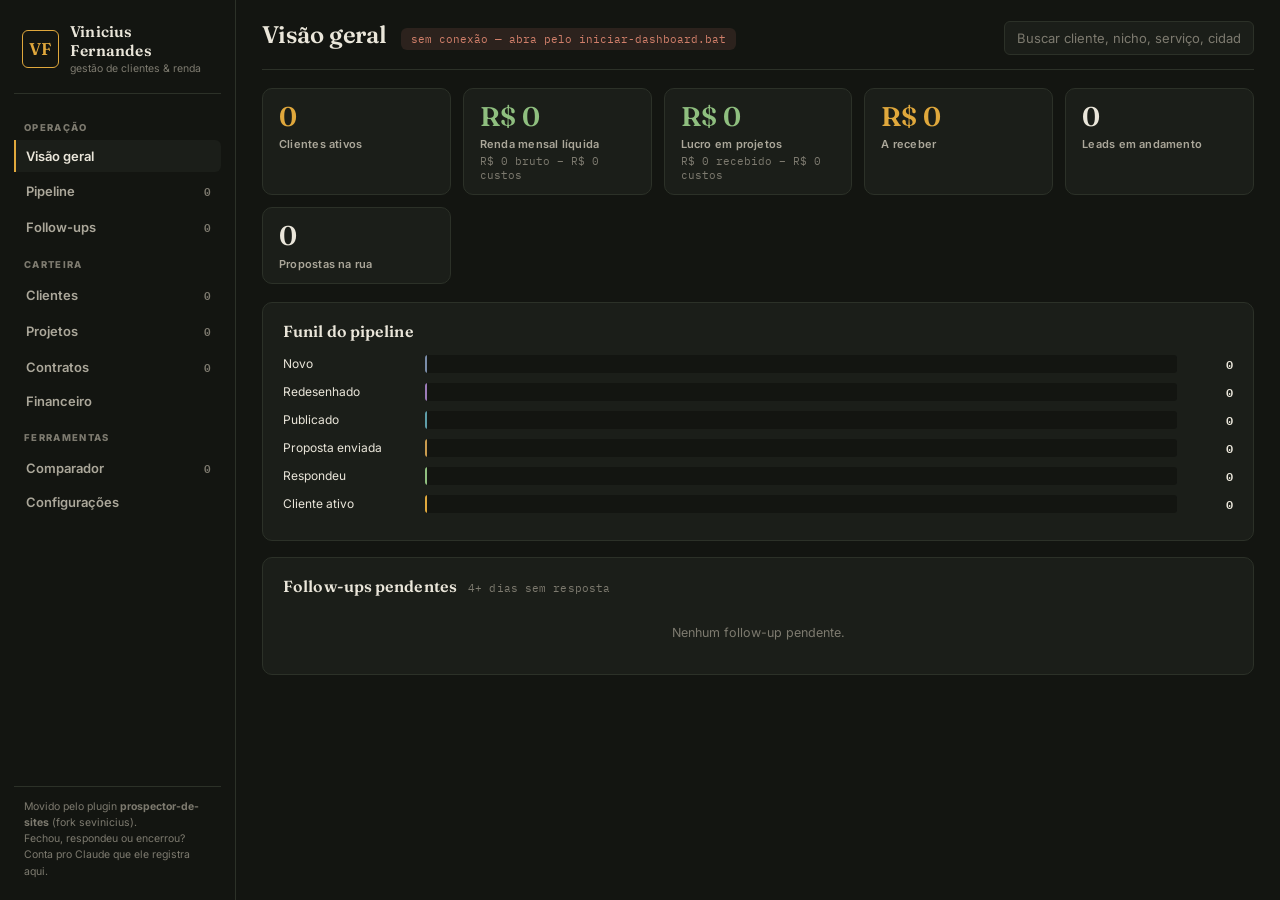
==== prospector-de-sites/skills/dashboard-leads/references/painel/index.html @ 4848c3b4 "feat: painel VF multi-arquivo, clientes ativos, lucro real e origem externa - dashboard.html unico (" ====
<!DOCTYPE html>
<html lang="pt-BR">
<head>
<meta charset="UTF-8">
<meta name="viewport" content="width=device-width, initial-scale=1.0">
<title>VF — Gestão</title>
<link rel="preconnect" href="https://fonts.googleapis.com">
<link rel="preconnect" href="https://fonts.gstatic.com" crossorigin>
<link href="https://fonts.googleapis.com/css2?family=Fraunces:opsz,wght@9..144,500;9..144,600&family=Inter:wght@400;500;600;700;800&family=IBM+Plex+Mono:wght@400;500;600&display=swap" rel="stylesheet">
<link rel="stylesheet" href="css/tokens.css">
<link rel="stylesheet" href="css/base.css">
</head>
<body>
<aside>
  <div class="marca">
    <div class="monograma">VF</div>
    <div><b id="marca-nome">Vinicius Fernandes</b><span>gestão de clientes &amp; renda</span></div>
  </div>
  <nav id="nav"></nav>
  <div class="side-foot">Movido pelo plugin <b>prospector-de-sites</b> (fork sevinicius).<br>Fechou, respondeu ou encerrou? Conta pro Claude que ele registra aqui.</div>
</aside>
<main>
  <div class="topbar">
    <h1 id="titulo">Visão geral</h1>
    <span class="modo" id="modo">conectando…</span>
    <input class="busca" id="busca" placeholder="Buscar cliente, nicho, serviço, cidade…">
  </div>
  <div id="view"></div>
</main>

<div id="doc-bg">
  <div class="doc-bar"><b id="doc-titulo">Contrato</b><span class="sp"></span>
    <button class="imp" onclick="printDoc()">Imprimir / salvar PDF</button>
    <button class="fech" onclick="fecharDoc()">Fechar</button>
  </div>
  <iframe id="doc-frame"></iframe>
</div>

<div id="modal-bg" onclick="if(event.target===this)fecharEdit()"><div id="modal">
  <h2 id="m-titulo">Editar cliente</h2>
  <label>Nome</label><input id="m-nome">
  <div class="mrow">
    <div><label>Serviço</label><select id="m-servico">
      <option value="site">Site</option><option value="automacao">Automação</option>
      <option value="sistema">Sistema</option><option value="outro">Outro</option>
    </select></div>
    <div><label>Origem</label><select id="m-origem">
      <option value="prospeccao">Prospecção</option><option value="indicacao">Indicação</option>
      <option value="externo">Externo</option>
    </select></div>
  </div>
  <div class="mrow"><div><label>E-mail</label><input id="m-email"></div><div><label>Telefone</label><input id="m-telefone"></div></div>
  <div class="mrow"><div><label>WhatsApp (55DDDnúmero)</label><input id="m-whatsapp"></div><div><label>Cidade</label><input id="m-cidade"></div></div>
  <div class="mrow"><div><label>Nicho</label><input id="m-nicho"></div><div><label>Status</label><select id="m-status"></select></div></div>
  <div class="mrow"><div><label>Valor do projeto (R$)</label><input id="m-valor" type="number" step="50"></div><div><label>Data da proposta</label><input id="m-dataProposta" type="date"></div></div>
  <div class="mrow"><div><label>Mensalidade cobrada (R$)</label><input id="m-manutencao" type="number" step="10"></div><div><label>Pagamento recebido?</label><select id="m-pago"><option value="0">Não</option><option value="1">Sim</option></select></div></div>
  <div class="mrow"><div><label>Custo do projeto (R$)</label><input id="m-custoSetup" type="number" step="10" placeholder="APIs, terceiros, setup"></div><div><label>Custo mensal (R$)</label><input id="m-custoMensal" type="number" step="10" placeholder="hospedagem, ferramentas"></div></div>
  <div class="mrow"><div><label>Contrato</label><select id="m-contratoStatus"><option value="pendente">Pendente</option><option value="enviado">Enviado</option><option value="assinado">Assinado</option></select></div><div><label>Data do contrato</label><input id="m-contratoEm" type="date"></div></div>
  <div class="mrow"><div><label>CPF/CNPJ do cliente</label><input id="m-docCliente" placeholder="para o contrato"></div><div><label>Endereço do cliente</label><input id="m-endCliente" placeholder="rua, nº — para o contrato"></div></div>
  <label>URL publicada</label><input id="m-urlNova">
  <label>Proposta / observações</label><textarea id="m-obs" rows="3"></textarea>
  <div class="mbot"><button class="cancelar" onclick="fecharEdit()">Cancelar</button><button class="salvar" onclick="salvarEdit()">Salvar</button></div>
</div></div>

<script type="module" src="js/app.js"></script>
</body>
</html>
---- prospector-de-sites/skills/dashboard-leads/references/painel/css/tokens.css ----
/* VF — design tokens. Ledger de estúdio: grafite profundo, tinta clara, um acento âmbar. */
:root{
  /* superfícies */
  --fundo:#131511;
  --painel:#1B1E19;
  --painel-2:#22261F;
  --linha:#2C3128;
  --linha-forte:#3B4136;

  /* tinta */
  --tinta:#EAE6DA;
  --tinta-2:#ABA79A;
  --apagado:#7D7A6F;

  /* acento único */
  --ambar:#E0A83C;
  --ambar-vivo:#F0BC55;
  --ambar-fundo:rgba(224,168,60,.12);

  /* dinheiro */
  --ok:#8FBF7F;
  --ok-fundo:rgba(143,191,127,.13);
  --ruim:#D07F6A;
  --ruim-fundo:rgba(208,127,106,.13);

  /* status do funil (dessaturados de propósito — o âmbar é só de quem fecha) */
  --st-novo:#7A8CA8;
  --st-redesenhado:#9C7BB8;
  --st-publicado:#5E9DA8;
  --st-proposta:#C99B4E;
  --st-respondeu:#8FBF7F;
  --st-fechado:#E0A83C;
  --st-encerrado:#6E6B60;
  --st-descartado:#55534A;

  /* tipografia */
  --display:'Fraunces',Georgia,'Times New Roman',serif;
  --ui:'Inter',-apple-system,'Segoe UI',Roboto,sans-serif;
  --mono:'IBM Plex Mono','Cascadia Mono',Consolas,monospace;

  /* geometria — cantos discretos, nada de bolha */
  --raio:6px;
  --raio-g:10px;
}
---- prospector-de-sites/skills/dashboard-leads/references/painel/css/base.css ----
*{box-sizing:border-box}
html{color-scheme:dark}
body{margin:0;background:var(--fundo);color:var(--tinta);font-family:var(--ui);font-size:13.5px;min-height:100vh;display:flex;overflow-x:hidden}
::selection{background:var(--ambar);color:#131511}

/* ---------- sidebar ---------- */
aside{width:236px;min-height:100vh;background:var(--fundo);border-right:1px solid var(--linha);padding:20px 14px;position:fixed;top:0;bottom:0;display:flex;flex-direction:column}
.marca{display:flex;align-items:center;gap:11px;padding:2px 8px 18px;border-bottom:1px solid var(--linha);margin-bottom:14px}
.monograma{width:38px;height:38px;border:1.5px solid var(--ambar);color:var(--ambar);display:flex;align-items:center;justify-content:center;font-family:var(--display);font-size:17px;font-weight:600;letter-spacing:.5px;border-radius:var(--raio)}
.marca b{font-family:var(--display);font-size:15.5px;font-weight:600;display:block;letter-spacing:.2px}
.marca span{display:block;font-size:10.5px;color:var(--apagado);margin-top:2px}
nav{display:flex;flex-direction:column;gap:1px;overflow-y:auto}
nav .grupo{font-size:9.5px;font-weight:800;letter-spacing:.14em;text-transform:uppercase;color:var(--apagado);padding:14px 10px 6px}
nav button{display:flex;align-items:center;justify-content:space-between;gap:8px;background:none;border:0;border-left:2px solid transparent;color:var(--tinta-2);font-size:13px;font-weight:600;padding:8px 10px;cursor:pointer;text-align:left;font-family:var(--ui);border-radius:0 var(--raio) var(--raio) 0}
nav button:hover{background:var(--painel);color:var(--tinta)}
nav button.on{border-left-color:var(--ambar);background:var(--painel);color:var(--tinta)}
nav button.on .qt{color:var(--ambar)}
nav button .qt{font-family:var(--mono);font-size:11px;color:var(--apagado)}
.side-foot{margin-top:auto;font-size:10.5px;color:var(--apagado);padding:12px 10px 0;line-height:1.55;border-top:1px solid var(--linha)}

/* ---------- main ---------- */
main{margin-left:236px;flex:1;min-width:0;padding:20px 26px 0;height:100vh;display:flex;flex-direction:column;overflow:hidden}
#view{flex:1;min-height:0;overflow-y:auto;display:flex;flex-direction:column;padding-bottom:16px}
#view>.stats,#view>.painel,#view>.dica-drag,#view>.grade-projetos{flex:0 0 auto}
.topbar{display:flex;align-items:baseline;gap:14px;flex-wrap:wrap;margin-bottom:18px;flex:0 0 auto;border-bottom:1px solid var(--linha);padding-bottom:14px}
.topbar h1{font-family:var(--display);font-size:24px;font-weight:600;margin:0;letter-spacing:-.2px}
.busca{margin-left:auto;background:var(--painel);border:1px solid var(--linha);border-radius:var(--raio);padding:8px 12px;font-size:13px;width:250px;color:var(--tinta);font-family:var(--ui)}
.busca::placeholder{color:var(--apagado)}
.busca:focus{outline:none;border-color:var(--ambar)}
.modo{font-family:var(--mono);font-size:10.5px;padding:3px 9px;border-radius:var(--raio);border:1px solid var(--linha)}
.modo.db{color:var(--ok);border-color:transparent;background:var(--ok-fundo)}
.modo.off{color:var(--ruim);background:var(--ruim-fundo);border-color:transparent}

/* ---------- stats ---------- */
.stats{display:grid;grid-template-columns:repeat(auto-fit,minmax(170px,1fr));gap:12px;margin-bottom:18px}
.stat{background:var(--painel);border:1px solid var(--linha);border-radius:var(--raio-g);padding:14px 16px 12px}
.stat .n{font-family:var(--display);font-size:27px;font-weight:600;line-height:1.05;font-variant-numeric:tabular-nums}
.stat .l{color:var(--tinta-2);font-size:11px;margin-top:6px;font-weight:600;letter-spacing:.02em}
.stat .sub{font-family:var(--mono);font-size:10.5px;color:var(--apagado);margin-top:3px}
.stat.ambar .n{color:var(--ambar)}
.stat.verde .n{color:var(--ok)}
.stat.ruim .n{color:var(--ruim)}

/* ---------- painel (card de seção) ---------- */
.painel{background:var(--painel);border:1px solid var(--linha);border-radius:var(--raio-g);padding:18px 20px;margin-bottom:16px}
.painel h2{font-family:var(--display);font-size:16px;margin:0 0 13px;font-weight:600;letter-spacing:.1px}
.painel h2 .conta{font-family:var(--mono);font-size:11px;color:var(--apagado);font-weight:400;margin-left:8px}
.vazio{color:var(--apagado);font-size:12.5px;text-align:center;padding:16px 4px}
.nota-p{font-size:12.5px;color:var(--tinta-2);margin:0;line-height:1.55}

/* ---------- funil ---------- */
.funil .linha{display:grid;grid-template-columns:130px 1fr 44px;align-items:center;gap:12px;margin:8px 0;font-size:12px}
.funil .barra{height:18px;border-radius:3px;background:var(--fundo);overflow:hidden}
.funil .fill{height:100%;min-width:2px}
.funil b{font-family:var(--mono);font-weight:600;text-align:right}

/* ---------- follow-up ---------- */
.fup-item{display:flex;align-items:center;gap:10px;padding:9px 0;border-bottom:1px solid var(--linha);font-size:13px}
.fup-item:last-child{border:0}
.fup-item .dias{font-family:var(--mono);background:var(--ambar-fundo);color:var(--ambar);font-weight:600;font-size:10.5px;padding:2px 8px;border-radius:3px;white-space:nowrap}

/* ---------- kanban ---------- */
.dica-drag{color:var(--apagado);font-size:11.5px;margin:0 0 10px}
.board{display:flex;gap:12px;overflow-x:auto;align-items:stretch;flex:1;min-height:0;padding-bottom:6px}
.board::-webkit-scrollbar,.cards::-webkit-scrollbar,#view::-webkit-scrollbar,.twrap::-webkit-scrollbar{height:8px;width:8px}
.board::-webkit-scrollbar-thumb,.cards::-webkit-scrollbar-thumb,#view::-webkit-scrollbar-thumb,.twrap::-webkit-scrollbar-thumb{background:var(--linha-forte);border-radius:8px}
.col{background:var(--painel);border:1px solid var(--linha);border-radius:var(--raio-g);padding:12px 8px 8px 12px;flex:0 0 268px;width:268px;display:flex;flex-direction:column;min-height:0}
.cards{flex:1;overflow-y:auto;min-height:0;padding-right:6px}
.col>h3{font-size:10.5px;text-transform:uppercase;letter-spacing:.09em;margin:0 4px 12px;display:flex;justify-content:space-between;color:var(--tinta-2);flex:0 0 auto;font-weight:700}
.col>h3 span{font-family:var(--mono);color:var(--apagado)}
.card{background:var(--painel-2);border:1px solid var(--linha);border-left:3px solid var(--cor,var(--ambar));border-radius:var(--raio);padding:12px;margin-bottom:9px}
.card .nm{font-weight:700;font-size:13px}
.card .mt{color:var(--tinta-2);font-size:11.5px;margin:4px 0}
.card .motivo{color:var(--tinta-2);font-size:11.5px;font-style:italic;margin:7px 0;border-left:2px solid var(--linha-forte);padding-left:8px;line-height:1.45}
.card .valor{font-family:var(--mono);color:var(--ok);font-weight:600;font-size:12.5px;margin-top:6px}
.card .valor .mes{color:var(--apagado);font-weight:400;font-size:10.5px}
.card[draggable=true]{cursor:grab}
.card.arrastando{opacity:.45;transform:rotate(1deg)}
.col.alvo{outline:1.5px dashed var(--ambar);outline-offset:-4px;background:var(--ambar-fundo)}
.tag{display:inline-block;font-family:var(--mono);font-size:9.5px;font-weight:600;padding:1.5px 7px;border-radius:3px;margin-left:6px;vertical-align:1.5px}
.tag.fup{background:var(--ambar-fundo);color:var(--ambar)}
.tag.svc{background:var(--fundo);color:var(--tinta-2);border:1px solid var(--linha)}

/* ---------- ações inline ---------- */
.acoes{display:flex;gap:4px;flex-wrap:wrap;margin-top:9px}
.acoes a{font-size:10.5px;font-weight:700;text-decoration:none;padding:3.5px 9px;border-radius:var(--raio);background:var(--fundo);color:var(--tinta-2);border:1px solid var(--linha)}
.acoes a:hover{border-color:var(--ambar);color:var(--ambar)}
.acoes a.del{color:var(--ruim)}
.acoes a.del:hover{border-color:var(--ruim);background:var(--ruim-fundo)}

/* ---------- tabelas ---------- */
table{width:100%;border-collapse:collapse;font-size:12.5px}
th{font-size:10px;text-transform:uppercase;letter-spacing:.08em;color:var(--apagado);text-align:left;padding:8px 10px;border-bottom:1px solid var(--linha-forte);cursor:pointer;white-space:nowrap;font-weight:700}
td{padding:9px 10px;border-bottom:1px solid var(--linha);vertical-align:middle}
td .din{font-family:var(--mono);font-variant-numeric:tabular-nums}
td .din.pos{color:var(--ok)} td .din.neg{color:var(--ruim)}
tr:hover td{background:var(--painel-2)}
.painel.tab{flex:1 1 auto;display:flex;flex-direction:column;min-height:0;margin-bottom:0}
.twrap{flex:1;min-height:0;overflow:auto}
.pill{font-family:var(--mono);font-size:10px;font-weight:600;padding:2.5px 9px;border-radius:3px;white-space:nowrap}
.sub-td{color:var(--apagado);font-size:11px;margin-top:2px}

/* ---------- paginação ---------- */
.pagin{display:flex;align-items:center;gap:6px;flex-wrap:wrap;margin-top:12px;font-size:12px;color:var(--apagado);flex:0 0 auto;border-top:1px solid var(--linha);padding-top:11px}
.pagin .info{margin-right:auto;font-family:var(--mono);font-size:11px}
.pagin button{background:var(--painel-2);border:1px solid var(--linha);border-radius:var(--raio);padding:5px 10px;font-size:12px;font-weight:700;color:var(--tinta-2);cursor:pointer;font-family:var(--mono)}
.pagin button:hover{border-color:var(--ambar);color:var(--ambar)}
.pagin button.on{background:var(--ambar);border-color:var(--ambar);color:#131511}
.pagin button:disabled{opacity:.35;cursor:default}
.pagin select{border:1px solid var(--linha);border-radius:var(--raio);padding:5px 8px;font-size:12px;background:var(--painel-2);color:var(--tinta-2);font-family:var(--ui)}

/* ---------- botões ---------- */
.btn{border:0;border-radius:var(--raio);padding:9px 18px;font-size:13px;font-weight:700;cursor:pointer;font-family:var(--ui)}
.btn.prim{background:var(--ambar);color:#131511}
.btn.prim:hover{background:var(--ambar-vivo)}
.btn.sec{background:var(--painel-2);color:var(--tinta);border:1px solid var(--linha)}
.btn.sec:hover{border-color:var(--ambar);color:var(--ambar)}
.btn.perigo{background:var(--ruim-fundo);color:var(--ruim)}
.btn:disabled{opacity:.4;cursor:default}

/* ---------- grade de projetos (ex-sites) ---------- */
.grade-projetos{display:grid;grid-template-columns:repeat(auto-fill,minmax(300px,1fr));gap:14px}
.proj-card{background:var(--painel);border:1px solid var(--linha);border-radius:var(--raio-g);overflow:hidden;display:flex;flex-direction:column}
.proj-card:hover{border-color:var(--linha-forte)}
.proj-card .prev{height:180px;overflow:hidden;border-bottom:1px solid var(--linha);background:var(--fundo)}
.proj-card .prev.sem{display:flex;align-items:center;justify-content:center;font-family:var(--display);font-size:34px;color:var(--linha-forte)}
.proj-card iframe{width:200%;height:360px;border:0;transform:scale(.5);transform-origin:0 0;pointer-events:none;background:#fff}
.proj-card .info{padding:13px 15px 11px}
.p-head{display:flex;justify-content:space-between;align-items:center;gap:8px}
.p-nm{font-weight:700;font-size:13.5px;white-space:nowrap;overflow:hidden;text-overflow:ellipsis}
.p-sub{color:var(--apagado);font-size:11.5px;margin:3px 0 11px;white-space:nowrap;overflow:hidden;text-overflow:ellipsis}
.p-main{display:grid;grid-template-columns:1fr 1fr;gap:8px;margin-bottom:11px}
.p-main a{text-align:center;padding:8px 6px;border-radius:var(--raio);font-size:12px;font-weight:700;text-decoration:none}
.p-main .prim{background:var(--ambar);color:#131511}
.p-main .prim:hover{background:var(--ambar-vivo)}
.p-main .sec{background:var(--painel-2);color:var(--tinta);border:1px solid var(--linha)}
.p-main .sec:hover{border-color:var(--ambar);color:var(--ambar)}
.p-icons{display:flex;border-top:1px solid var(--linha);padding-top:8px;margin:0 -4px}
.p-icons a{flex:1;text-align:center;font-size:11px;font-weight:600;color:var(--apagado);text-decoration:none;padding:4px 2px;border-radius:var(--raio)}
.p-icons a:hover{background:var(--fundo);color:var(--ambar)}
.p-icons a.del:hover{color:var(--ruim)}

/* ---------- carteira de clientes ativos ---------- */
.carteira{display:grid;grid-template-columns:repeat(auto-fill,minmax(320px,1fr));gap:14px;margin-bottom:16px}
.cli-card{background:var(--painel);border:1px solid var(--linha);border-top:2px solid var(--ambar);border-radius:var(--raio-g);padding:16px 18px 13px}
.cli-card .nm{font-family:var(--display);font-size:16.5px;font-weight:600}
.cli-card .desde{font-family:var(--mono);font-size:10px;color:var(--apagado);margin:3px 0 12px}
.cli-linhas{display:flex;flex-direction:column;gap:5px;font-size:12px;border-top:1px solid var(--linha);padding-top:10px}
.cli-linhas .li{display:flex;justify-content:space-between;color:var(--tinta-2)}
.cli-linhas .li b{font-family:var(--mono);font-weight:600;color:var(--tinta)}
.cli-linhas .li b.pos{color:var(--ok)} .cli-linhas .li b.neg{color:var(--ruim)} .cli-linhas .li b.amb{color:var(--ambar)}

/* ---------- comparador ---------- */
.cmp-tabs{display:flex;gap:6px;flex-wrap:wrap;margin-bottom:12px}
.cmp-tabs button{border:1px solid var(--linha);background:var(--painel);padding:7px 14px;border-radius:var(--raio);font-size:12px;font-weight:700;cursor:pointer;color:var(--tinta-2);font-family:var(--ui)}
.cmp-tabs button.on{background:var(--tinta);color:var(--fundo);border-color:var(--tinta)}
.cmp-grid{display:grid;grid-template-columns:1fr 1fr;gap:12px;flex:1 1 auto;min-height:0}
.cmp-col{display:flex;flex-direction:column;background:var(--painel);border:1px solid var(--linha);border-radius:var(--raio-g);overflow:hidden;min-height:0}
.cmp-col .cab{padding:8px 14px;font-family:var(--mono);font-size:10.5px;font-weight:600;letter-spacing:.07em;text-transform:uppercase;border-bottom:1px solid var(--linha)}
.cmp-col .cab.antes{color:var(--apagado)} .cmp-col .cab.depois{color:var(--ambar)}
.cmp-col .cab a{color:inherit}
.cmp-col iframe{flex:1 1 auto;width:100%;border:0;min-height:0;background:#fff}
@media(max-width:900px){.cmp-grid{grid-template-columns:1fr}}

/* ---------- contratos ---------- */
.btn-ct{display:inline-block;font-size:11.5px;font-weight:700;text-decoration:none;padding:5px 11px;border-radius:var(--raio);margin:2px 4px 2px 0;white-space:nowrap}
.btn-ct.ver{background:var(--ambar);color:#131511}
.btn-ct.ver:hover{background:var(--ambar-vivo)}
.btn-ct.baixar{background:var(--painel-2);color:var(--tinta);border:1px solid var(--linha)}
.btn-ct.baixar:hover{border-color:var(--ambar);color:var(--ambar)}
.btn-ct.ass{background:var(--ok-fundo);color:var(--ok)}
.ct-pendente{background:var(--fundo);color:var(--apagado);border:1px solid var(--linha)}
.ct-enviado{background:var(--ambar-fundo);color:var(--ambar)}
.ct-assinado{background:var(--ok-fundo);color:var(--ok)}
.fin-check{width:16px;height:16px;accent-color:var(--ok);cursor:pointer}
select.mini{border:1px solid var(--linha);border-radius:var(--raio);padding:4px 8px;font-size:11.5px;background:var(--painel-2);color:var(--tinta);font-family:var(--ui);cursor:pointer}

/* ---------- visor de documento ---------- */
#doc-bg{position:fixed;inset:0;background:rgba(0,0,0,.75);display:none;z-index:60;flex-direction:column}
#doc-bg.aberto{display:flex}
.doc-bar{display:flex;align-items:center;gap:12px;padding:11px 20px;background:var(--fundo);border-bottom:1px solid var(--linha);flex:0 0 auto}
.doc-bar b{font-family:var(--display);font-size:14.5px}
.doc-bar .sp{flex:1}
.doc-bar button{border:0;border-radius:var(--raio);padding:8px 15px;font-size:12.5px;font-weight:700;cursor:pointer;font-family:var(--ui)}
.doc-bar .imp{background:var(--ambar);color:#131511}
.doc-bar .fech{background:var(--painel-2);color:var(--tinta)}
#doc-frame{flex:1;border:0;width:100%;background:#E9E7E1}

/* ---------- modal ---------- */
#modal-bg{position:fixed;inset:0;background:rgba(0,0,0,.6);display:none;align-items:center;justify-content:center;z-index:50}
#modal-bg.aberto{display:flex}
#modal{background:var(--painel);border:1px solid var(--linha-forte);border-radius:var(--raio-g);padding:22px;width:480px;max-width:92vw;max-height:88vh;overflow-y:auto}
#modal h2{font-family:var(--display);font-size:17px;margin:0 0 12px;font-weight:600}
#modal label{display:block;font-size:10px;font-weight:700;text-transform:uppercase;letter-spacing:.07em;color:var(--apagado);margin:10px 0 4px}
#modal input,#modal select,#modal textarea{width:100%;border:1px solid var(--linha);border-radius:var(--raio);padding:8px 10px;font-size:13px;font-family:var(--ui);color:var(--tinta);background:var(--painel-2)}
#modal input:focus,#modal select:focus,#modal textarea:focus{outline:none;border-color:var(--ambar)}
#modal .mrow{display:grid;grid-template-columns:1fr 1fr;gap:0 12px}
#modal .mbot{display:flex;gap:8px;justify-content:flex-end;margin-top:16px}
#modal .mbot button{border:0;border-radius:var(--raio);padding:9px 16px;font-size:13px;font-weight:700;cursor:pointer;font-family:var(--ui)}
#modal .salvar{background:var(--ambar);color:#131511}
#modal .cancelar{background:var(--painel-2);color:var(--tinta)}

/* ---------- config ---------- */
.cfg-input{width:100%;border:1px solid var(--linha);border-radius:var(--raio);padding:9px 11px;font-size:13.5px;font-family:var(--ui);color:var(--tinta);background:var(--painel-2)}
.cfg-input:focus{outline:none;border-color:var(--ambar)}
.cfg-label{display:block;font-size:10px;font-weight:700;text-transform:uppercase;letter-spacing:.07em;color:var(--apagado);margin:12px 0 4px}
.salvo-ok{color:var(--ok);font-weight:700;font-size:13px;display:none}

@media(max-width:860px){aside{display:none}main{margin-left:0}}
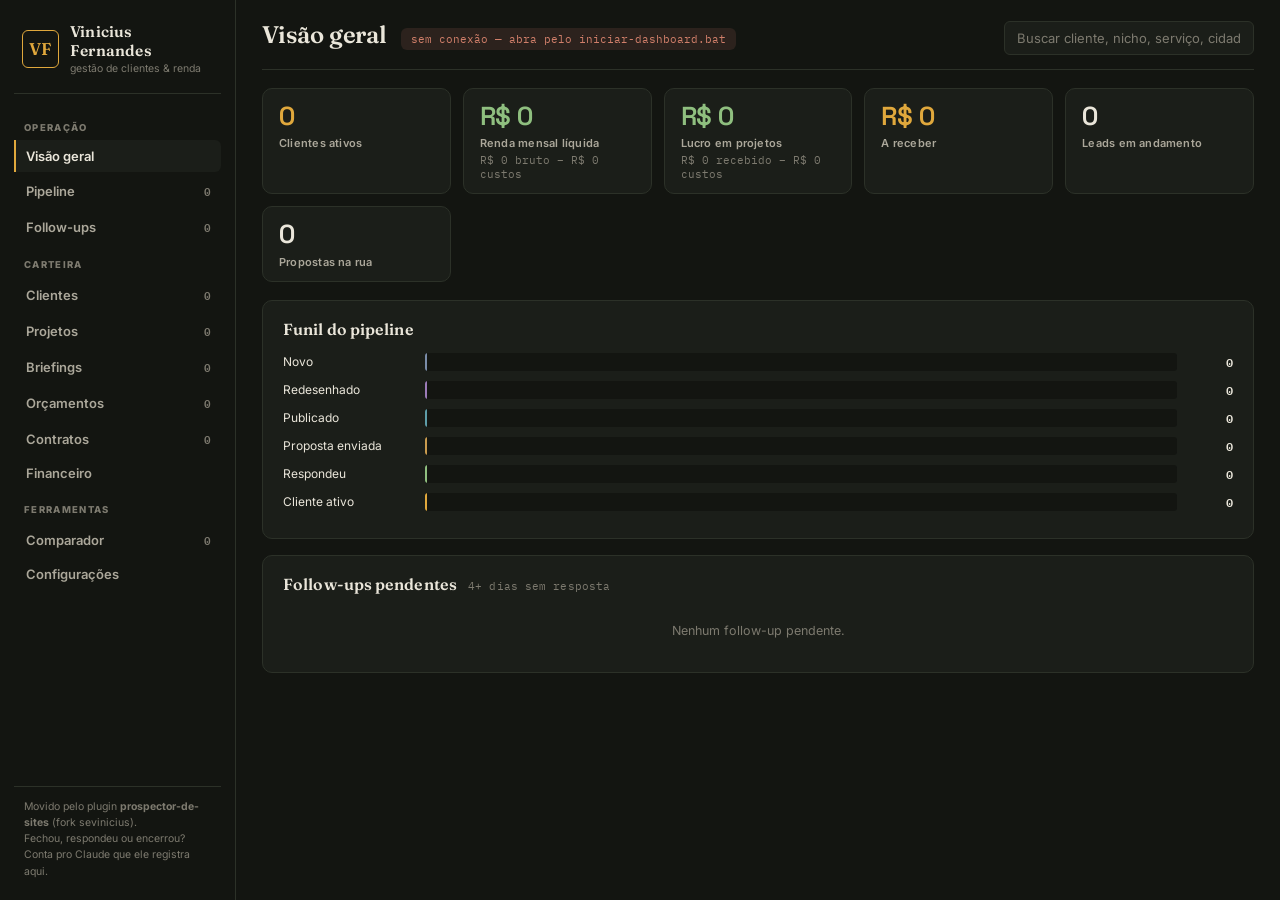
==== commit 75b5054e: "feat: fonte distinta nos valores + orcamento profissional (logo, header central, sem chrome) - Numer" ====
--- a/prospector-de-sites/skills/dashboard-leads/references/painel/index.html
+++ b/prospector-de-sites/skills/dashboard-leads/references/painel/index.html
@@ -6,7 +6,7 @@
 <title>VF — Gestão</title>
 <link rel="preconnect" href="https://fonts.googleapis.com">
 <link rel="preconnect" href="https://fonts.gstatic.com" crossorigin>
-<link href="https://fonts.googleapis.com/css2?family=Fraunces:opsz,wght@9..144,500;9..144,600&family=Inter:wght@400;500;600;700;800&family=IBM+Plex+Mono:wght@400;500;600&display=swap" rel="stylesheet">
+<link href="https://fonts.googleapis.com/css2?family=Fraunces:opsz,wght@9..144,500;9..144,600&family=Inter:wght@400;500;600;700;800&family=IBM+Plex+Mono:wght@400;500;600&family=Space+Grotesk:wght@500;600;700&display=swap" rel="stylesheet">
 <link rel="stylesheet" href="css/tokens.css">
 <link rel="stylesheet" href="css/base.css">
 </head>
@@ -62,6 +62,8 @@
   <div class="mbot"><button class="cancelar" onclick="fecharEdit()">Cancelar</button><button class="salvar" onclick="salvarEdit()">Salvar</button></div>
 </div></div>
 
+<div id="modal2-bg" onclick="if(event.target===this)fecharModal2()"><div id="modal2"></div></div>
+
 <script type="module" src="js/app.js"></script>
 </body>
 </html>
--- a/prospector-de-sites/skills/dashboard-leads/references/painel/css/tokens.css
+++ b/prospector-de-sites/skills/dashboard-leads/references/painel/css/tokens.css
@@ -37,6 +37,7 @@
   --display:'Fraunces',Georgia,'Times New Roman',serif;
   --ui:'Inter',-apple-system,'Segoe UI',Roboto,sans-serif;
   --mono:'IBM Plex Mono','Cascadia Mono',Consolas,monospace;
+  --num:'Space Grotesk','Inter',sans-serif; /* números de valores — distintivo, não genérico */
 
   /* geometria — cantos discretos, nada de bolha */
   --raio:6px;
--- a/prospector-de-sites/skills/dashboard-leads/references/painel/css/base.css
+++ b/prospector-de-sites/skills/dashboard-leads/references/painel/css/base.css
@@ -34,7 +34,7 @@
 /* ---------- stats ---------- */
 .stats{display:grid;grid-template-columns:repeat(auto-fit,minmax(170px,1fr));gap:12px;margin-bottom:18px}
 .stat{background:var(--painel);border:1px solid var(--linha);border-radius:var(--raio-g);padding:14px 16px 12px}
-.stat .n{font-family:var(--display);font-size:27px;font-weight:600;line-height:1.05;font-variant-numeric:tabular-nums}
+.stat .n{font-family:var(--num);font-size:26px;font-weight:600;line-height:1.05;font-variant-numeric:tabular-nums;letter-spacing:-.5px}
 .stat .l{color:var(--tinta-2);font-size:11px;margin-top:6px;font-weight:600;letter-spacing:.02em}
 .stat .sub{font-family:var(--mono);font-size:10.5px;color:var(--apagado);margin-top:3px}
 .stat.ambar .n{color:var(--ambar)}
@@ -122,8 +122,10 @@
 .grade-projetos{display:grid;grid-template-columns:repeat(auto-fill,minmax(300px,1fr));gap:14px}
 .proj-card{background:var(--painel);border:1px solid var(--linha);border-radius:var(--raio-g);overflow:hidden;display:flex;flex-direction:column}
 .proj-card:hover{border-color:var(--linha-forte)}
-.proj-card .prev{height:180px;overflow:hidden;border-bottom:1px solid var(--linha);background:var(--fundo)}
+.proj-card .prev{position:relative;height:180px;overflow:hidden;border-bottom:1px solid var(--linha);background:var(--fundo)}
 .proj-card .prev.sem{display:flex;align-items:center;justify-content:center;font-family:var(--display);font-size:34px;color:var(--linha-forte)}
+/* capa (screenshot) sobrepõe o fallback; some via onerror se o png não existir */
+.proj-card .prev .capa{position:absolute;inset:0;width:100%;height:100%;object-fit:cover;object-position:top center;z-index:2;background:var(--fundo)}
 .proj-card iframe{width:200%;height:360px;border:0;transform:scale(.5);transform-origin:0 0;pointer-events:none;background:#fff}
 .proj-card .info{padding:13px 15px 11px}
 .p-head{display:flex;justify-content:space-between;align-items:center;gap:8px}
@@ -170,8 +172,21 @@
 .btn-ct.baixar:hover{border-color:var(--ambar);color:var(--ambar)}
 .btn-ct.ass{background:var(--ok-fundo);color:var(--ok)}
 .ct-pendente{background:var(--fundo);color:var(--apagado);border:1px solid var(--linha)}
+.ct-gerado{background:var(--painel-2);color:var(--tinta-2);border:1px solid var(--linha-forte)}
 .ct-enviado{background:var(--ambar-fundo);color:var(--ambar)}
 .ct-assinado{background:var(--ok-fundo);color:var(--ok)}
+.bf-criado{background:var(--painel-2);color:var(--tinta-2);border:1px solid var(--linha-forte)}
+.bf-enviado{background:var(--ambar-fundo);color:var(--ambar)}
+.bf-respondido{background:var(--ok-fundo);color:var(--ok)}
+.bf-lido{background:var(--painel-2);color:var(--tinta-2);border:1px solid var(--linha-forte)}
+
+/* ---------- lista de briefings ---------- */
+.bf-item{padding:14px 0;border-bottom:1px solid var(--linha)}
+.bf-item:last-child{border-bottom:0}
+.bf-item.novo{border-left:2px solid var(--ok);padding-left:12px;margin-left:-12px}
+.bf-topo{display:flex;justify-content:space-between;align-items:center;gap:10px;flex-wrap:wrap}
+.bf-meta{font-family:var(--mono);font-size:10.5px;color:var(--apagado);margin-left:10px}
+.bf-previa{margin-top:8px;font-size:12.5px;color:var(--tinta-2);border-left:2px solid var(--linha-forte);padding-left:10px;line-height:1.5}
 .fin-check{width:16px;height:16px;accent-color:var(--ok);cursor:pointer}
 select.mini{border:1px solid var(--linha);border-radius:var(--raio);padding:4px 8px;font-size:11.5px;background:var(--painel-2);color:var(--tinta);font-family:var(--ui);cursor:pointer}
 
@@ -200,6 +215,20 @@
 #modal .salvar{background:var(--ambar);color:#131511}
 #modal .cancelar{background:var(--painel-2);color:var(--tinta)}
 
+/* ---------- modal genérico (fluxos: briefing / orçamento / contrato) ---------- */
+#modal2-bg{position:fixed;inset:0;background:rgba(0,0,0,.6);display:none;align-items:center;justify-content:center;z-index:55}
+#modal2-bg.aberto{display:flex}
+#modal2{background:var(--painel);border:1px solid var(--linha-forte);border-radius:var(--raio-g);padding:22px;width:560px;max-width:94vw;max-height:88vh;overflow-y:auto}
+#modal2 h2{font-family:var(--display);font-size:17px;margin:0 0 12px;font-weight:600}
+#modal2 label{display:block;font-size:10px;font-weight:700;text-transform:uppercase;letter-spacing:.07em;color:var(--apagado);margin:10px 0 4px}
+#modal2 input,#modal2 select,#modal2 textarea{width:100%;border:1px solid var(--linha);border-radius:var(--raio);padding:8px 10px;font-size:13px;font-family:var(--ui);color:var(--tinta);background:var(--painel-2)}
+#modal2 input:focus,#modal2 select:focus,#modal2 textarea:focus{outline:none;border-color:var(--ambar)}
+#modal2 .mrow{display:grid;grid-template-columns:1fr 1fr;gap:0 12px}
+#modal2 .mbot{display:flex;gap:8px;justify-content:flex-end;margin-top:16px}
+#modal2 .mbot button{border:0;border-radius:var(--raio);padding:9px 16px;font-size:13px;font-weight:700;cursor:pointer;font-family:var(--ui)}
+#modal2 .salvar{background:var(--ambar);color:#131511}
+#modal2 .cancelar{background:var(--painel-2);color:var(--tinta)}
+
 /* ---------- config ---------- */
 .cfg-input{width:100%;border:1px solid var(--linha);border-radius:var(--raio);padding:9px 11px;font-size:13.5px;font-family:var(--ui);color:var(--tinta);background:var(--painel-2)}
 .cfg-input:focus{outline:none;border-color:var(--ambar)}
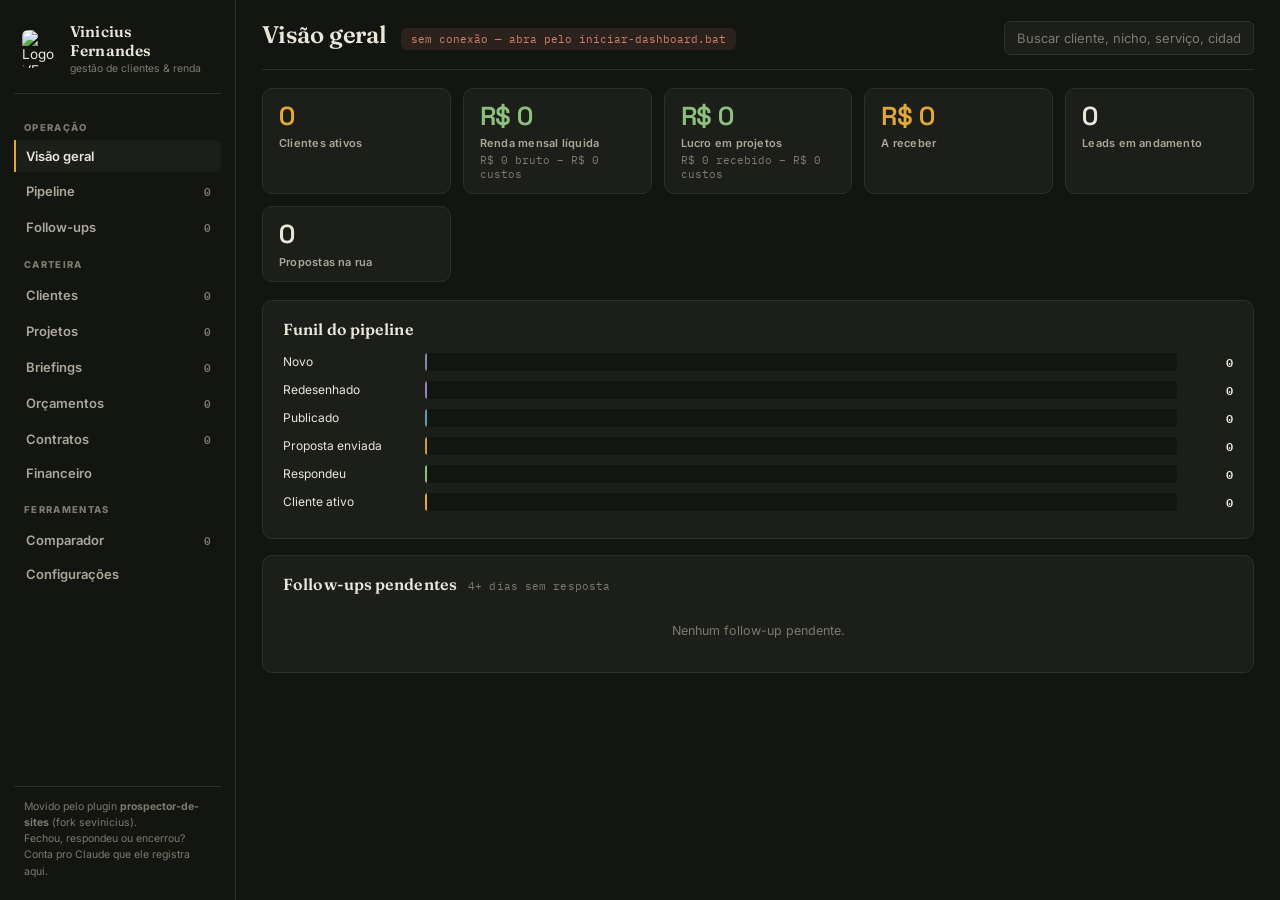
==== commit 03dc0f46: "feat: logo VF dourada (Gemini) como oficial + sidebar usa a imagem da logo - painel/assets/gestao-vf" ====
--- a/prospector-de-sites/skills/dashboard-leads/references/painel/index.html
+++ b/prospector-de-sites/skills/dashboard-leads/references/painel/index.html
@@ -13,7 +13,7 @@
 <body>
 <aside>
   <div class="marca">
-    <div class="monograma">VF</div>
+    <img class="monograma" src="/painel/assets/gestao-vf.png" alt="Logo VF">
     <div><b id="marca-nome">Vinicius Fernandes</b><span>gestão de clientes &amp; renda</span></div>
   </div>
   <nav id="nav"></nav>
--- a/prospector-de-sites/skills/dashboard-leads/references/painel/css/base.css
+++ b/prospector-de-sites/skills/dashboard-leads/references/painel/css/base.css
@@ -6,7 +6,7 @@
 /* ---------- sidebar ---------- */
 aside{width:236px;min-height:100vh;background:var(--fundo);border-right:1px solid var(--linha);padding:20px 14px;position:fixed;top:0;bottom:0;display:flex;flex-direction:column}
 .marca{display:flex;align-items:center;gap:11px;padding:2px 8px 18px;border-bottom:1px solid var(--linha);margin-bottom:14px}
-.monograma{width:38px;height:38px;border:1.5px solid var(--ambar);color:var(--ambar);display:flex;align-items:center;justify-content:center;font-family:var(--display);font-size:17px;font-weight:600;letter-spacing:.5px;border-radius:var(--raio)}
+.monograma{width:38px;height:38px;border-radius:var(--raio);object-fit:cover;display:block}
 .marca b{font-family:var(--display);font-size:15.5px;font-weight:600;display:block;letter-spacing:.2px}
 .marca span{display:block;font-size:10.5px;color:var(--apagado);margin-top:2px}
 nav{display:flex;flex-direction:column;gap:1px;overflow-y:auto}
